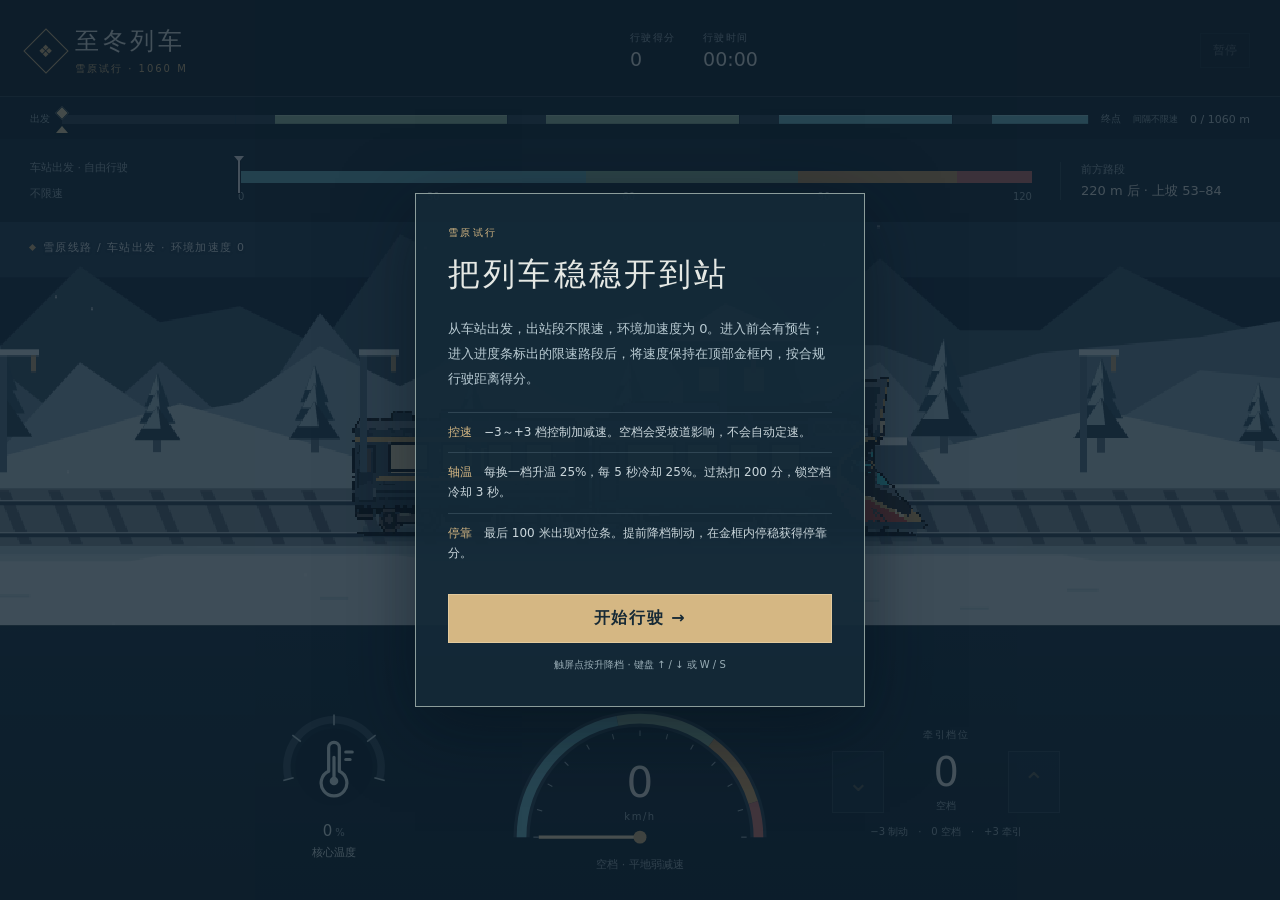
==== v2/index.html @ 53e2810b "update v2/index.html" ====
<!doctype html>
<html lang="zh-CN">
<head>
<meta charset="utf-8">
<meta name="viewport" content="width=device-width,initial-scale=1,viewport-fit=cover">
<meta name="theme-color" content="#142838">
<title>至冬列车 · 雪原试行</title>
<link rel="stylesheet" href="../style.css?v=20261011-4">
<script defer src="../game.js?v=20261011-4"></script>
<script defer src="../scene.js?v=20261011-4"></script>
<script defer src="../app.js?v=20261011-4"></script>
</head>
<body>
<main class="game" id="game">
  <header class="header">
    <div class="brand"><div class="emblem" aria-hidden="true"><span>❖</span></div><div><h1>至冬列车</h1><p class="eyebrow" id="route-length">雪原试行 · 1060 M</p></div></div>
    <div class="top-stats"><div class="stat"><small>行驶得分</small><strong id="score">0</strong></div><div class="stat"><small>行驶时间</small><strong id="time">00:00</strong></div></div>
    <button class="text-button" id="pause" aria-label="暂停行驶" disabled>暂停</button>
  </header>
    <div class="route-footer"><span class="route-start">出发</span><div class="route-line" id="route-line" role="group" aria-label="路段进度：标注限速区间与目标速度"><div class="route-cursor" id="route-cursor"></div></div><span class="route-end">终点</span><span class="route-legend">间隔不限速</span><span class="distance-readout" id="distance">0 / 1060 m</span></div>
  <section class="target-panel" aria-label="目标速度与前方路段">
    <div class="target-caption"><small id="section-name">车站出发 · 自由行驶</small><strong><span id="target-speed">不限速</span> <span id="target-unit" hidden>km/h</span></strong></div>
    <div><div class="speed-track"><div class="target-range" id="target-range" hidden></div><div class="speed-marker" id="speed-marker"></div></div><div class="scale-labels"><span>0</span><span>30</span><span>60</span><span>90</span><span>120</span></div></div>
    <div class="upcoming"><small>前方路段</small><strong id="upcoming">220 m 后 · 上坡</strong></div>
  </section>
  <section class="landscape" aria-label="像素雪原与向右行驶的列车">
    <canvas id="scene" width="960" height="540" aria-label="列车在雪原轨道上向右行驶"></canvas>
    <div class="approach-warning" id="approach-warning" role="status" aria-live="polite" hidden><span>即将进入<span id="approach-word">限速</span>区间，请保持车速</span><small id="approach-distance"></small></div>
    <div class="scene-caption" id="scene-caption">雪原线路 / 车站出发 · 环境加速度 0</div>
    <div class="docking" id="docking"><div class="docking-header"><span>停靠对位</span><span id="dock-distance">距停车点 100 m</span></div><div class="dock-track"><div class="dock-target" style="left:70.37%;width:7.41%"></div><div class="dock-marker" id="dock-marker"></div></div><small>白针是列车 · 金框是停车范围 · 降至负档制动</small></div>
    <div class="notice" id="notice" role="status" aria-live="polite"></div>
  </section>
  <section class="cockpit" aria-label="驾驶仪表与档位操作">
    <div class="section-hint-slot"><span id="section-hint" class="section-hint" role="status" aria-live="polite" hidden></span></div>
    <div class="instruments">
      <div class="heat-panel" id="heat-panel" data-state="normal"><svg class="heat-dial" id="heat-dial" viewBox="0 0 112 108" role="img" aria-label="核心温度 0%，正常"><circle cx="56" cy="56" r="36" fill="rgba(16,36,49,.65)"/><path d="M 13.499 67.388 A 44 44 0 1 1 98.501 67.388" fill="none" stroke="#8ba7b34a" stroke-width="7"/><path id="heat-fill" d="M 13.499 67.388 A 44 44 0 1 1 98.501 67.388" fill="none" stroke="currentColor" stroke-width="7" stroke-dasharray="161.26842288427602" stroke-dashoffset="161.26842288427602"/><g id="heat-ticks"></g><g class="thermometer" fill="none" stroke="currentColor" stroke-width="3" stroke-linecap="round" stroke-linejoin="round"><path d="M 51 60 V 38 A 5 5 0 0 1 61 38 V 60 A 12 12 0 1 1 51 60 Z"/><path d="M 56 47 V 66 M 67 42 H 73 M 67 49 H 71"/><circle cx="56" cy="69" r="4" fill="currentColor" stroke="none"/></g></svg><div class="heat-value"><strong id="heat">0</strong><span>%</span></div><div class="heat-status" id="heat-status">核心温度</div></div>
      <div><div class="dial"><svg viewBox="0 0 260 155" role="img" aria-label="半圆速度表"><path d="M 20 132 A 110 110 0 0 1 240 132" fill="none" stroke="#2e4656" stroke-width="15"/><g id="dial-bands"></g><g id="dial-ticks"></g><line id="needle" x1="130" y1="132" x2="34" y2="132" stroke="#f1dfb8" stroke-width="3"/><circle cx="130" cy="132" r="6" fill="#d5b783"/></svg><div class="dial-value"><span id="speed">0</span><small>km/h</small></div></div><div class="acceleration" id="acceleration">空档 · 平地弱减速</div></div>
      <div><div class="instrument-label" style="text-align:center">牵引档位</div><div class="gear-control"><button id="down" aria-label="降低一档" disabled>⌄</button><div><div class="gear-value" id="gear">0</div><div class="gear-description" id="gear-description">空档</div></div><button id="up" aria-label="升高一档" disabled>⌃</button></div><div class="gear-hint">−3 制动　·　0 空档　·　+3 牵引</div></div>
    </div>
  </section>
  <div class="overlay" id="overlay"><section class="brief" aria-labelledby="brief-title"><div class="kicker" id="brief-kicker">雪原试行</div><h2 id="brief-title">把列车稳稳开到站</h2><div id="intro"><p>从车站出发，出站段不限速，环境加速度为 0。进入前会有预告；进入进度条标出的限速路段后，将速度保持在顶部金框内，按合规行驶距离得分。</p><ul><li><b>控速</b>　−3～+3 档控制加减速。空档会受坡道影响，不会自动定速。</li><li><b>轴温</b>　每换一档升温 25%，每 5 秒冷却 25%。过热扣 200 分，锁空档冷却 3 秒。</li><li><b>停靠</b>　最后 100 米出现对位条。提前降档制动，在金框内停稳获得停靠分。</li></ul></div><div id="results" hidden></div><button class="primary" id="start">开始行驶 →</button><p class="footnote" id="brief-footnote">触屏点按升降档 · 键盘 ↑ / ↓ 或 W / S</p></section></div>
</main>
<img id="train-art" width="240" height="66" src="[data-uri]" hidden alt="定稿列车像素素材">
</body>
</html>
---- style.css ----
:root{color-scheme:dark;--ink:#e5e8e4;--muted:#99adb6;--gold:#d5b783;--line:#647d8b55;--cyan:#74bec9;--green:#98bfa4;--orange:#d9a76a;--red:#d97b72}
*{box-sizing:border-box}body{margin:0;background:#0e1c29;color:var(--ink);font-family:system-ui,"Noto Sans CJK SC",sans-serif}button{font:inherit;color:inherit;cursor:pointer;touch-action:manipulation}button:focus-visible{outline:2px solid var(--gold);outline-offset:4px}button:disabled{opacity:.35;cursor:default}button:active:not(:disabled){transform:translateY(2px)}
.game{height:100svh;min-height:650px;max-width:1440px;margin:auto;display:flex;flex-direction:column;position:relative;overflow:hidden;background:#142838}
.header{padding:20px 30px 14px;display:flex;align-items:center;justify-content:space-between;gap:20px;border-bottom:1px solid var(--line);background:#132330}.brand{display:flex;gap:13px;align-items:center}.emblem{width:32px;height:32px;border:1px solid var(--gold);transform:rotate(45deg);display:grid;place-items:center}.emblem span{transform:rotate(-45deg);font-size:17px;color:var(--gold)}h1{margin:0;font-family:serif;font-size:24px;font-weight:500;letter-spacing:.15em}.eyebrow{font-size:10px;letter-spacing:.2em;color:var(--gold);margin:5px 0 0}.top-stats{display:flex;gap:28px}.stat{display:grid;gap:3px}.stat small{font-size:10px;color:var(--muted);letter-spacing:.13em}.stat strong{font-size:19px;font-weight:500;font-variant-numeric:tabular-nums}.text-button{border:1px solid var(--line);background:transparent;padding:8px 12px;font-size:12px}
.target-panel{padding:15px 30px 13px;background:#172d3d;display:grid;grid-template-columns:180px 1fr 190px;gap:28px;align-items:center}.target-caption small,.upcoming small{color:var(--muted);font-size:11px;display:block}.target-caption strong{font-size:19px;font-weight:500;display:block;margin-top:4px}.target-caption strong span{font-size:11px;color:var(--muted)}.speed-track{height:12px;position:relative;margin:12px 0 8px;background:linear-gradient(90deg,var(--cyan) 0 43.888%,var(--green) 43.888% 70.555%,var(--orange) 70.555% 90.555%,var(--red) 90.555% 100%);opacity:.9}.target-range{position:absolute;top:-5px;bottom:-5px;border:2px solid #f4e6c9;background:#ffffff17}.speed-marker{position:absolute;top:-11px;width:2px;height:33px;background:#fff;box-shadow:0 0 0 1px #152330}.speed-marker:before{content:"";position:absolute;top:-4px;left:-4px;border-left:5px solid transparent;border-right:5px solid transparent;border-top:6px solid #fff}.scale-labels{display:flex;justify-content:space-between;font-size:10px;color:var(--muted)}.upcoming{border-left:1px solid var(--line);padding-left:20px}.upcoming strong{font-size:13px;font-weight:400;display:block;margin-top:5px}
.landscape{flex:1;position:relative;min-height:190px;overflow:hidden;background:#274052}.landscape canvas{width:100%;height:100%;object-fit:cover;image-rendering:pixelated}.scene-caption{position:absolute;top:18px;left:30px;display:flex;align-items:center;gap:8px;color:#e2ebed;font-size:11px;letter-spacing:.12em;text-shadow:0 1px 2px #183044}.scene-caption:before{content:"";width:5px;height:5px;background:var(--gold);transform:rotate(45deg)}.notice{position:absolute;bottom:16px;left:50%;transform:translateX(-50%);padding:9px 16px;background:#132838ed;border:1px solid var(--line);color:#e9d4ae;font-size:12px;max-width:90%;text-align:center;white-space:normal}.notice:empty{display:none}
.cockpit{background:#142633;border-top:2px solid #7e8c8f;padding:15px 30px 21px;position:relative}.instruments{display:grid;grid-template-columns:1fr 1.25fr 1fr;gap:25px;align-items:center;max-width:840px;margin:auto}.heat-panel{max-width:200px}.instrument-label{font-size:10px;color:var(--muted);letter-spacing:.16em;margin-bottom:9px}.heat-value{display:flex;align-items:baseline;gap:6px;margin-bottom:12px;font-variant-numeric:tabular-nums}.heat-value strong{font-size:29px;font-weight:400}.heat-value span{font-size:12px;color:var(--muted)}.heat-track{display:flex;gap:5px;height:10px}.heat-cell{flex:1;background:#294252;position:relative;overflow:hidden}.heat-cell span{display:block;height:100%;width:0;background:var(--gold)}.heat-status{font-size:11px;color:var(--muted);margin-top:9px;min-height:15px}.dial{position:relative;text-align:center;width:100%;max-width:280px;margin:auto}.dial svg{width:100%;display:block;overflow:visible}.dial-value{position:absolute;inset:40% 0 auto;font-size:42px;font-weight:400;line-height:1;font-variant-numeric:tabular-nums}.dial-value small{display:block;font-size:10px;color:var(--muted);letter-spacing:.15em;margin-top:8px}.acceleration{font-size:11px;color:var(--muted);margin-top:-5px;text-align:center;min-height:15px}.gear-control{display:grid;grid-template-columns:52px 1fr 52px;align-items:center;gap:8px;text-align:center}.gear-control button{height:62px;background:#203b4e;border:1px solid #62798a;color:var(--gold);font-size:26px}.gear-value{font-size:40px;font-weight:400;line-height:1;font-variant-numeric:tabular-nums}.gear-description{font-size:10px;color:var(--muted);margin-top:7px;min-height:14px}.gear-hint{font-size:10px;color:var(--muted);text-align:center;margin-top:12px}.route-footer{display:flex;align-items:center;gap:14px;padding-top:16px;border-top:1px solid var(--line);margin-top:15px}.route-start,.route-end{font-size:10px;color:var(--muted);white-space:nowrap}.route-line{display:flex;flex:1;position:relative;gap:3px;height:5px}.route-segment{background:#3c5464}.route-cursor{position:absolute;width:8px;height:8px;background:var(--gold);top:-2px;transform:translateX(-50%) rotate(45deg)}.distance-readout{font-size:11px;color:#c2ced3;font-variant-numeric:tabular-nums;white-space:nowrap}
.docking{position:absolute;left:50%;bottom:58px;transform:translateX(-50%);width:min(440px,88%);background:#132838ed;padding:14px 20px;border:1px solid var(--gold);display:none}.docking.visible{display:block}.docking-header{display:flex;justify-content:space-between;font-size:12px;margin-bottom:18px}.dock-track{height:6px;background:#4d6475;position:relative;margin-bottom:12px}.dock-target{position:absolute;left:65%;width:6.5%;height:20px;top:-7px;background:#d5b78355;border:1px solid var(--gold)}.dock-marker{position:absolute;top:-9px;width:3px;height:24px;background:#fff}.docking small{color:var(--muted);font-size:10px}.overlay{position:absolute;inset:0;display:grid;place-items:center;padding:24px;background:#0b1b29bd;z-index:5}.overlay[hidden]{display:none}.brief{max-width:450px;width:100%;border:1px solid #8c9d9b;background:#142938f5;padding:32px;box-shadow:0 20px 70px #04101980}.brief .kicker{font-size:10px;letter-spacing:.23em;color:var(--gold)}.brief h2{font-family:serif;font-weight:400;font-size:32px;margin:13px 0 20px;letter-spacing:.1em}.brief p{font-size:13px;line-height:1.9;color:#b9cbd3}.brief ul{list-style:none;padding:0;margin:20px 0}.brief li{padding:10px 0;border-top:1px solid var(--line);font-size:12px;line-height:1.65;color:#cad6db}.brief li b{color:var(--gold);font-weight:500}.primary{width:100%;padding:13px;background:var(--gold);border:1px solid #e3ca9d;color:#172a36;font-weight:600;letter-spacing:.1em}.brief .footnote{font-size:10px;color:var(--muted);margin:12px 0 0;text-align:center}.results{display:grid;grid-template-columns:1fr 1fr;gap:15px;border-top:1px solid var(--line);padding:20px 0}.results small{display:block;font-size:11px;color:var(--muted)}.results strong{display:block;font-size:23px;font-weight:400;margin-top:7px}.overheated .target-panel{box-shadow:inset 0 -2px var(--red)}.overheated .heat-cell span{background:var(--red)}.overheated .heat-status{color:var(--red)}
@media(min-width:1000px){.game{max-height:1000px}.landscape{min-height:300px}.cockpit{padding-top:25px;padding-bottom:28px}.instruments{gap:50px}.header{padding-top:25px;padding-bottom:20px}.target-panel{padding-top:20px;padding-bottom:20px}}
@media(max-width:600px){.game{min-height:580px}.header{padding:14px 16px;gap:12px}h1{font-size:19px}.emblem{width:25px;height:25px}.brand{gap:11px}.eyebrow{font-size:8px}.top-stats{gap:14px}.stat strong{font-size:16px}.stat small{font-size:9px}.text-button{font-size:10px;padding:7px}.target-panel{padding:13px 16px 12px;grid-template-columns:1fr;gap:8px}.target-caption{display:flex;align-items:center;justify-content:space-between}.target-caption strong{font-size:16px;margin:0}.speed-track{margin-top:9px}.upcoming{border:0;padding:0;display:flex;justify-content:space-between}.upcoming strong{margin:0;font-size:11px}.upcoming small{font-size:10px}.scene-caption{left:16px;top:13px;font-size:10px}.cockpit{padding:14px 16px 18px}.instruments{gap:11px;grid-template-columns:.8fr 1.1fr 1fr}.instrument-label{font-size:9px;letter-spacing:.08em}.heat-value strong{font-size:24px}.heat-value{margin-bottom:10px}.heat-status{font-size:9px}.heat-track{gap:3px;height:8px}.dial-value{font-size:32px}.dial-value small{font-size:8px;margin-top:5px}.gear-control{grid-template-columns:34px 1fr 34px;gap:3px}.gear-control button{height:54px;font-size:22px}.gear-value{font-size:29px}.gear-description,.gear-hint{font-size:9px}.gear-hint{margin-top:8px}.acceleration{font-size:9px;margin-top:0}.route-footer{gap:8px;margin-top:15px;padding-top:12px}.distance-readout{font-size:10px}.route-start,.route-end{font-size:9px}.brief{padding:25px}.brief h2{font-size:28px}.docking{bottom:54px}}
@media(max-height:650px) and (min-width:650px){.game{height:auto;min-height:100svh}.landscape{flex:none;height:290px}.header{padding:10px 25px}.target-panel{padding:10px 25px}.cockpit{padding:12px 25px}.dial{max-width:200px}.dial-value{font-size:30px}}
@media(prefers-reduced-motion:reduce){button:active:not(:disabled){transform:none}}

/* Route geometry represents absolute distance; labels show where speed restrictions begin/end. */
.route-line{height:22px;display:block;gap:0;background:#263d4d;overflow:visible}
.route-segment{position:absolute;top:0;height:22px;border-right:2px solid #142633;background:var(--segment-color);color:#152a36;display:flex;align-items:center;justify-content:center;font-size:9px;font-variant-numeric:tabular-nums}
.route-segment.unlimited{background:#3a5264;color:#d5e0e4}
.route-segment.limited{border-top:2px solid #e8e6c7}
.route-cursor{top:-6px;height:34px;width:2px;transform:translateX(-50%);z-index:2;background:#fff;box-shadow:0 0 0 1px #142633}
.route-cursor:before{content:"";position:absolute;left:-4px;top:-4px;border-left:5px solid transparent;border-right:5px solid transparent;border-top:6px solid #fff}
.landscape canvas{position:absolute;inset:0;object-fit:fill}
@media(max-width:600px){.route-footer{flex-wrap:wrap;row-gap:9px}.route-line{flex:1;min-width:220px}.distance-readout{width:100%;text-align:right}.route-segment{font-size:8px}.route-start,.route-end{font-size:9px}}

.section-hint-slot{height:30px;text-align:center;margin-bottom:9px}
.section-hint{display:inline-block;border:1px solid var(--hint-color);border-left:4px solid var(--hint-color);color:var(--hint-color);background:#10222e;padding:6px 12px;font-size:11px;line-height:16px;letter-spacing:.03em;max-width:100%}
.section-hint[hidden]{display:none}
.route-segment.transition{border:0;background:repeating-linear-gradient(135deg,#3d5262 0 3px,#263d4d 3px 6px)}
.route-segment.current{outline:1px solid #fff;outline-offset:-2px}
.route-legend{font-size:9px;color:var(--muted);white-space:nowrap}
@media(max-width:600px){.route-legend{flex:1}.distance-readout{width:auto}.section-hint{font-size:10px}}

/* Reference HUD: slim route at top, approach notice, 210-degree temperature dial. */
.route-footer{margin:0;padding:15px 30px 13px;border-top:0;background:#122735;order:0;gap:12px}
.route-line{height:9px;background:#60788966;overflow:visible}
.route-segment{height:9px;top:0;border:0;border-right:1px solid #20394a;background:var(--segment-color)}
.route-segment span{display:none}
.route-segment.unlimited{background:transparent}
.route-segment.transition{background:transparent}
.route-segment.limited{border-top:0;box-shadow:inset 0 1px #ffffff40,inset 0 -1px #00000020}
.route-segment.current{outline:0;filter:brightness(1.2)}
.route-cursor{width:0;height:0;top:11px;background:transparent;box-shadow:none;transform:translateX(-50%)}
.route-cursor:before{top:0;left:-6px;border:0;border-left:6px solid transparent;border-right:6px solid transparent;border-bottom:7px solid #e8d6a9;filter:drop-shadow(0 1px 1px #102431)}
.route-cursor:after{content:"";position:absolute;top:-18px;left:-5px;width:8px;height:8px;background:#e8d6a9;transform:rotate(45deg);border:1px solid #1b3445}
.route-legend{font-size:9px}
.approach-warning{position:absolute;top:54px;left:0;right:0;z-index:2;min-height:44px;display:flex;align-items:center;justify-content:center;gap:16px;padding:10px 20px;background:linear-gradient(90deg,#10283700,#153548c9 20% 80%,#10283700);text-align:center;font-size:14px;color:#e5eef0;text-shadow:0 1px 2px #203e50}
.approach-warning[hidden]{display:none}.approach-warning small{font-size:11px;color:#d1e0e6}.approach-warning #approach-word{font-weight:600}
.section-hint-slot{height:30px;margin-bottom:14px}.section-hint{min-width:260px;border:0;border-radius:0;border-left:0;background:linear-gradient(90deg,transparent,var(--hint-color) 35% 65%,transparent);color:#f2faf5;padding:7px 20px;font-size:12px;text-shadow:0 1px 3px #13312a;position:relative;isolation:isolate}
.section-hint:before{content:"";position:absolute;inset:0;background:#15334266;z-index:-1}
.cockpit{background:linear-gradient(#173142e8,#122632);border-top:1px solid #91a6af55}
.heat-panel{display:flex;flex-direction:column;align-items:center;color:#dcebea;max-width:none;--heat-tone:#dcebea}.heat-dial{display:block;width:100%;max-width:120px;color:var(--heat-tone);overflow:visible}.heat-panel[data-state="warning"]{--heat-tone:#dea778}.heat-panel[data-state="overheated"]{--heat-tone:#dd786b}.heat-value{gap:3px;margin:0}.heat-value strong{font-size:15px}.heat-value span{font-size:10px}.heat-status{margin-top:5px;min-height:15px;text-align:center;color:var(--heat-tone)}
@media(max-width:600px){.route-footer{padding:13px 16px 12px;gap:8px;row-gap:7px}.route-line{min-width:210px}.route-legend{flex:1;font-size:8px}.distance-readout{font-size:9px}.approach-warning{top:40px;flex-direction:column;gap:3px;min-height:53px;padding:8px 12px;font-size:12px}.approach-warning small{font-size:10px}.heat-dial{max-width:94px}.heat-value strong{font-size:13px}.heat-status{font-size:9px}.section-hint{min-width:220px;font-size:11px}.section-hint-slot{margin-bottom:11px}}
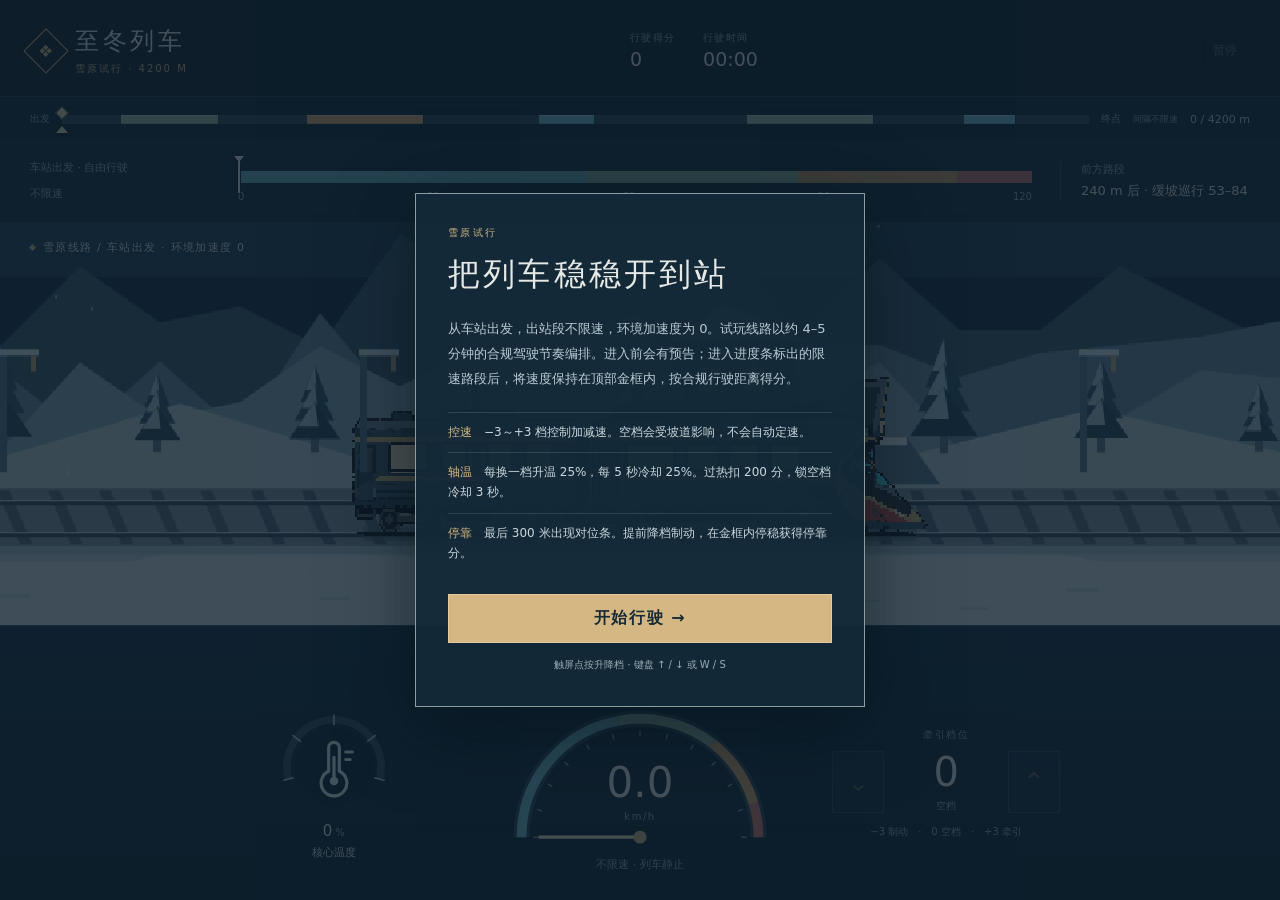
==== commit db06e9d0: "update v2/index.html" ====
--- a/v2/index.html
+++ b/v2/index.html
@@ -5,40 +5,40 @@
 <meta name="viewport" content="width=device-width,initial-scale=1,viewport-fit=cover">
 <meta name="theme-color" content="#142838">
 <title>至冬列车 · 雪原试行</title>
-<link rel="stylesheet" href="../style.css?v=20261011-4">
-<script defer src="../game.js?v=20261011-4"></script>
-<script defer src="../scene.js?v=20261011-4"></script>
-<script defer src="../app.js?v=20261011-4"></script>
+<link rel="stylesheet" href="../style.css?v=20261011-9">
+<script defer src="../game.js?v=20261011-9"></script>
+<script defer src="../scene.js?v=20261011-9"></script>
+<script defer src="../app.js?v=20261011-9"></script>
 </head>
 <body>
 <main class="game" id="game">
   <header class="header">
-    <div class="brand"><div class="emblem" aria-hidden="true"><span>❖</span></div><div><h1>至冬列车</h1><p class="eyebrow" id="route-length">雪原试行 · 1060 M</p></div></div>
+    <div class="brand"><div class="emblem" aria-hidden="true"><span>❖</span></div><div><h1>至冬列车</h1><p class="eyebrow" id="route-length">雪原试行 · 4200 M</p></div></div>
     <div class="top-stats"><div class="stat"><small>行驶得分</small><strong id="score">0</strong></div><div class="stat"><small>行驶时间</small><strong id="time">00:00</strong></div></div>
     <button class="text-button" id="pause" aria-label="暂停行驶" disabled>暂停</button>
   </header>
-    <div class="route-footer"><span class="route-start">出发</span><div class="route-line" id="route-line" role="group" aria-label="路段进度：标注限速区间与目标速度"><div class="route-cursor" id="route-cursor"></div></div><span class="route-end">终点</span><span class="route-legend">间隔不限速</span><span class="distance-readout" id="distance">0 / 1060 m</span></div>
+    <div class="route-footer"><span class="route-start">出发</span><div class="route-line" id="route-line" role="group" aria-label="路段进度：标注限速区间与目标速度"><div class="route-cursor" id="route-cursor"></div></div><span class="route-end">终点</span><span class="route-legend">间隔不限速</span><span class="distance-readout" id="distance">0 / 4200 m</span></div>
   <section class="target-panel" aria-label="目标速度与前方路段">
     <div class="target-caption"><small id="section-name">车站出发 · 自由行驶</small><strong><span id="target-speed">不限速</span> <span id="target-unit" hidden>km/h</span></strong></div>
     <div><div class="speed-track"><div class="target-range" id="target-range" hidden></div><div class="speed-marker" id="speed-marker"></div></div><div class="scale-labels"><span>0</span><span>30</span><span>60</span><span>90</span><span>120</span></div></div>
-    <div class="upcoming"><small>前方路段</small><strong id="upcoming">220 m 后 · 上坡</strong></div>
+    <div class="upcoming"><small>前方路段</small><strong id="upcoming">240 m 后 · 缓坡巡行</strong></div>
   </section>
   <section class="landscape" aria-label="像素雪原与向右行驶的列车">
     <canvas id="scene" width="960" height="540" aria-label="列车在雪原轨道上向右行驶"></canvas>
-    <div class="approach-warning" id="approach-warning" role="status" aria-live="polite" hidden><span>即将进入<span id="approach-word">限速</span>区间，请保持车速</span><small id="approach-distance"></small></div>
+    <div class="approach-warning" id="approach-warning" role="status" aria-live="polite" hidden><span>即将进入<span id="approach-word">限速</span>区间，请提前调整车速</span><small id="approach-distance"></small></div>
     <div class="scene-caption" id="scene-caption">雪原线路 / 车站出发 · 环境加速度 0</div>
-    <div class="docking" id="docking"><div class="docking-header"><span>停靠对位</span><span id="dock-distance">距停车点 100 m</span></div><div class="dock-track"><div class="dock-target" style="left:70.37%;width:7.41%"></div><div class="dock-marker" id="dock-marker"></div></div><small>白针是列车 · 金框是停车范围 · 降至负档制动</small></div>
+    <div class="docking" id="docking"><div class="docking-header"><span>停靠对位</span><span id="dock-distance">距停车点 300 m</span></div><div class="dock-track"><div class="dock-target" style="left:70.37%;width:7.41%"></div><div class="dock-marker" id="dock-marker"></div></div><small>白针是列车 · 金框是停车范围 · 降至负档制动</small></div>
     <div class="notice" id="notice" role="status" aria-live="polite"></div>
   </section>
   <section class="cockpit" aria-label="驾驶仪表与档位操作">
     <div class="section-hint-slot"><span id="section-hint" class="section-hint" role="status" aria-live="polite" hidden></span></div>
     <div class="instruments">
       <div class="heat-panel" id="heat-panel" data-state="normal"><svg class="heat-dial" id="heat-dial" viewBox="0 0 112 108" role="img" aria-label="核心温度 0%，正常"><circle cx="56" cy="56" r="36" fill="rgba(16,36,49,.65)"/><path d="M 13.499 67.388 A 44 44 0 1 1 98.501 67.388" fill="none" stroke="#8ba7b34a" stroke-width="7"/><path id="heat-fill" d="M 13.499 67.388 A 44 44 0 1 1 98.501 67.388" fill="none" stroke="currentColor" stroke-width="7" stroke-dasharray="161.26842288427602" stroke-dashoffset="161.26842288427602"/><g id="heat-ticks"></g><g class="thermometer" fill="none" stroke="currentColor" stroke-width="3" stroke-linecap="round" stroke-linejoin="round"><path d="M 51 60 V 38 A 5 5 0 0 1 61 38 V 60 A 12 12 0 1 1 51 60 Z"/><path d="M 56 47 V 66 M 67 42 H 73 M 67 49 H 71"/><circle cx="56" cy="69" r="4" fill="currentColor" stroke="none"/></g></svg><div class="heat-value"><strong id="heat">0</strong><span>%</span></div><div class="heat-status" id="heat-status">核心温度</div></div>
-      <div><div class="dial"><svg viewBox="0 0 260 155" role="img" aria-label="半圆速度表"><path d="M 20 132 A 110 110 0 0 1 240 132" fill="none" stroke="#2e4656" stroke-width="15"/><g id="dial-bands"></g><g id="dial-ticks"></g><line id="needle" x1="130" y1="132" x2="34" y2="132" stroke="#f1dfb8" stroke-width="3"/><circle cx="130" cy="132" r="6" fill="#d5b783"/></svg><div class="dial-value"><span id="speed">0</span><small>km/h</small></div></div><div class="acceleration" id="acceleration">空档 · 平地弱减速</div></div>
+      <div><div class="dial"><svg viewBox="0 0 260 155" role="img" aria-label="半圆速度表"><path d="M 20 132 A 110 110 0 0 1 240 132" fill="none" stroke="#2e4656" stroke-width="15"/><g id="dial-bands"></g><g id="dial-ticks"></g><line id="needle" x1="130" y1="132" x2="34" y2="132" stroke="#f1dfb8" stroke-width="3"/><circle cx="130" cy="132" r="6" fill="#d5b783"/></svg><div class="dial-value"><span id="speed">0.0</span><small>km/h</small></div></div><div class="acceleration" id="acceleration">空档 · 平地弱减速</div></div>
       <div><div class="instrument-label" style="text-align:center">牵引档位</div><div class="gear-control"><button id="down" aria-label="降低一档" disabled>⌄</button><div><div class="gear-value" id="gear">0</div><div class="gear-description" id="gear-description">空档</div></div><button id="up" aria-label="升高一档" disabled>⌃</button></div><div class="gear-hint">−3 制动　·　0 空档　·　+3 牵引</div></div>
     </div>
   </section>
-  <div class="overlay" id="overlay"><section class="brief" aria-labelledby="brief-title"><div class="kicker" id="brief-kicker">雪原试行</div><h2 id="brief-title">把列车稳稳开到站</h2><div id="intro"><p>从车站出发，出站段不限速，环境加速度为 0。进入前会有预告；进入进度条标出的限速路段后，将速度保持在顶部金框内，按合规行驶距离得分。</p><ul><li><b>控速</b>　−3～+3 档控制加减速。空档会受坡道影响，不会自动定速。</li><li><b>轴温</b>　每换一档升温 25%，每 5 秒冷却 25%。过热扣 200 分，锁空档冷却 3 秒。</li><li><b>停靠</b>　最后 100 米出现对位条。提前降档制动，在金框内停稳获得停靠分。</li></ul></div><div id="results" hidden></div><button class="primary" id="start">开始行驶 →</button><p class="footnote" id="brief-footnote">触屏点按升降档 · 键盘 ↑ / ↓ 或 W / S</p></section></div>
+  <div class="overlay" id="overlay"><section class="brief" aria-labelledby="brief-title"><div class="kicker" id="brief-kicker">雪原试行</div><h2 id="brief-title">把列车稳稳开到站</h2><div id="intro"><p>从车站出发，出站段不限速，环境加速度为 0。试玩线路以约 4–5 分钟的合规驾驶节奏编排。进入前会有预告；进入进度条标出的限速路段后，将速度保持在顶部金框内，按合规行驶距离得分。</p><ul><li><b>控速</b>　−3～+3 档控制加减速。空档会受坡道影响，不会自动定速。</li><li><b>轴温</b>　每换一档升温 25%，每 5 秒冷却 25%。过热扣 200 分，锁空档冷却 3 秒。</li><li><b>停靠</b>　最后 300 米出现对位条。提前降档制动，在金框内停稳获得停靠分。</li></ul></div><div id="results" hidden></div><button class="primary" id="start">开始行驶 →</button><p class="footnote" id="brief-footnote">触屏点按升降档 · 键盘 ↑ / ↓ 或 W / S</p></section></div>
 </main>
 <img id="train-art" width="240" height="66" src="[data-uri]" hidden alt="定稿列车像素素材">
 </body>
--- a/style.css
+++ b/style.css
@@ -38,6 +38,7 @@
 .route-segment.transition{background:transparent}
 .route-segment.limited{border-top:0;box-shadow:inset 0 1px #ffffff40,inset 0 -1px #00000020}
 .route-segment.current{outline:0;filter:brightness(1.2)}
+.route-line:after{content:"";position:absolute;left:0;top:0;height:9px;width:var(--route-progress,0%);background:#d5b783;pointer-events:none;z-index:1}
 .route-cursor{width:0;height:0;top:11px;background:transparent;box-shadow:none;transform:translateX(-50%)}
 .route-cursor:before{top:0;left:-6px;border:0;border-left:6px solid transparent;border-right:6px solid transparent;border-bottom:7px solid #e8d6a9;filter:drop-shadow(0 1px 1px #102431)}
 .route-cursor:after{content:"";position:absolute;top:-18px;left:-5px;width:8px;height:8px;background:#e8d6a9;transform:rotate(45deg);border:1px solid #1b3445}
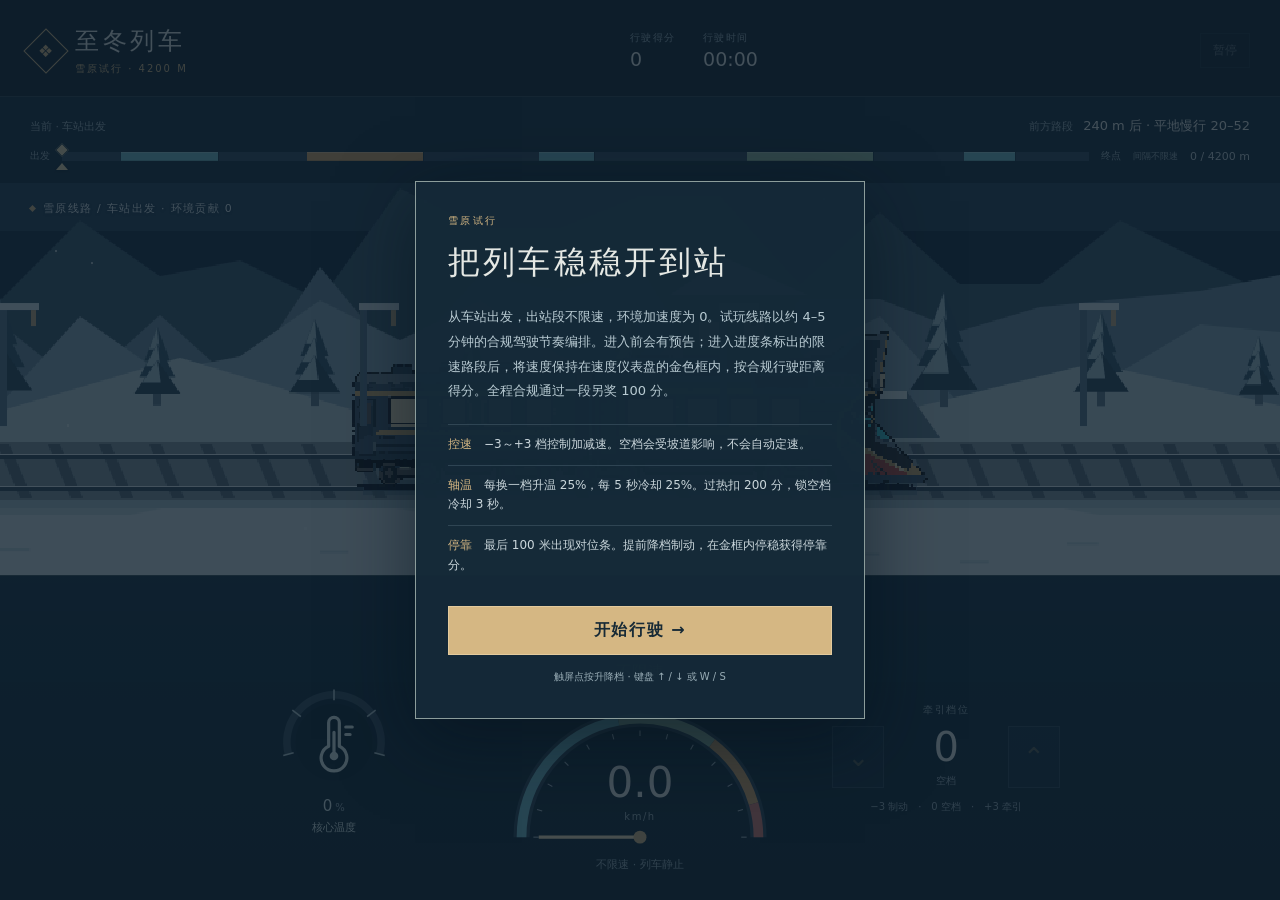
==== commit a2f0026b: "update v2/index.html" ====
--- a/v2/index.html
+++ b/v2/index.html
@@ -5,10 +5,10 @@
 <meta name="viewport" content="width=device-width,initial-scale=1,viewport-fit=cover">
 <meta name="theme-color" content="#142838">
 <title>至冬列车 · 雪原试行</title>
-<link rel="stylesheet" href="../style.css?v=20261011-9">
-<script defer src="../game.js?v=20261011-9"></script>
-<script defer src="../scene.js?v=20261011-9"></script>
-<script defer src="../app.js?v=20261011-9"></script>
+<link rel="stylesheet" href="../style.css?v=20261011-14">
+<script defer src="../game.js?v=20261011-14"></script>
+<script defer src="../scene.js?v=20261011-14"></script>
+<script defer src="../app.js?v=20261011-14"></script>
 </head>
 <body>
 <main class="game" id="game">
@@ -17,28 +17,26 @@
     <div class="top-stats"><div class="stat"><small>行驶得分</small><strong id="score">0</strong></div><div class="stat"><small>行驶时间</small><strong id="time">00:00</strong></div></div>
     <button class="text-button" id="pause" aria-label="暂停行驶" disabled>暂停</button>
   </header>
+  <section class="route-panel" aria-label="路线进度与前方路段">
+    <div class="route-meta"><small id="section-name">车站出发</small><div class="upcoming"><small>前方路段</small><strong id="upcoming">240 m 后 · 平地慢行</strong></div></div>
     <div class="route-footer"><span class="route-start">出发</span><div class="route-line" id="route-line" role="group" aria-label="路段进度：标注限速区间与目标速度"><div class="route-cursor" id="route-cursor"></div></div><span class="route-end">终点</span><span class="route-legend">间隔不限速</span><span class="distance-readout" id="distance">0 / 4200 m</span></div>
-  <section class="target-panel" aria-label="目标速度与前方路段">
-    <div class="target-caption"><small id="section-name">车站出发 · 自由行驶</small><strong><span id="target-speed">不限速</span> <span id="target-unit" hidden>km/h</span></strong></div>
-    <div><div class="speed-track"><div class="target-range" id="target-range" hidden></div><div class="speed-marker" id="speed-marker"></div></div><div class="scale-labels"><span>0</span><span>30</span><span>60</span><span>90</span><span>120</span></div></div>
-    <div class="upcoming"><small>前方路段</small><strong id="upcoming">240 m 后 · 缓坡巡行</strong></div>
   </section>
   <section class="landscape" aria-label="像素雪原与向右行驶的列车">
     <canvas id="scene" width="960" height="540" aria-label="列车在雪原轨道上向右行驶"></canvas>
     <div class="approach-warning" id="approach-warning" role="status" aria-live="polite" hidden><span>即将进入<span id="approach-word">限速</span>区间，请提前调整车速</span><small id="approach-distance"></small></div>
     <div class="scene-caption" id="scene-caption">雪原线路 / 车站出发 · 环境加速度 0</div>
-    <div class="docking" id="docking"><div class="docking-header"><span>停靠对位</span><span id="dock-distance">距停车点 300 m</span></div><div class="dock-track"><div class="dock-target" style="left:70.37%;width:7.41%"></div><div class="dock-marker" id="dock-marker"></div></div><small>白针是列车 · 金框是停车范围 · 降至负档制动</small></div>
+    <div class="docking" id="docking"><div class="docking-header"><span>停靠对位</span><span id="dock-distance">距停车点 100 m</span></div><div class="dock-track"><div class="dock-target" style="left:70.37%;width:7.41%"></div><div class="dock-marker" id="dock-marker"></div></div><small>白针是列车 · 金框是停车范围 · 降至负档制动</small></div>
     <div class="notice" id="notice" role="status" aria-live="polite"></div>
   </section>
   <section class="cockpit" aria-label="驾驶仪表与档位操作">
     <div class="section-hint-slot"><span id="section-hint" class="section-hint" role="status" aria-live="polite" hidden></span></div>
     <div class="instruments">
       <div class="heat-panel" id="heat-panel" data-state="normal"><svg class="heat-dial" id="heat-dial" viewBox="0 0 112 108" role="img" aria-label="核心温度 0%，正常"><circle cx="56" cy="56" r="36" fill="rgba(16,36,49,.65)"/><path d="M 13.499 67.388 A 44 44 0 1 1 98.501 67.388" fill="none" stroke="#8ba7b34a" stroke-width="7"/><path id="heat-fill" d="M 13.499 67.388 A 44 44 0 1 1 98.501 67.388" fill="none" stroke="currentColor" stroke-width="7" stroke-dasharray="161.26842288427602" stroke-dashoffset="161.26842288427602"/><g id="heat-ticks"></g><g class="thermometer" fill="none" stroke="currentColor" stroke-width="3" stroke-linecap="round" stroke-linejoin="round"><path d="M 51 60 V 38 A 5 5 0 0 1 61 38 V 60 A 12 12 0 1 1 51 60 Z"/><path d="M 56 47 V 66 M 67 42 H 73 M 67 49 H 71"/><circle cx="56" cy="69" r="4" fill="currentColor" stroke="none"/></g></svg><div class="heat-value"><strong id="heat">0</strong><span>%</span></div><div class="heat-status" id="heat-status">核心温度</div></div>
-      <div><div class="dial"><svg viewBox="0 0 260 155" role="img" aria-label="半圆速度表"><path d="M 20 132 A 110 110 0 0 1 240 132" fill="none" stroke="#2e4656" stroke-width="15"/><g id="dial-bands"></g><g id="dial-ticks"></g><line id="needle" x1="130" y1="132" x2="34" y2="132" stroke="#f1dfb8" stroke-width="3"/><circle cx="130" cy="132" r="6" fill="#d5b783"/></svg><div class="dial-value"><span id="speed">0.0</span><small>km/h</small></div></div><div class="acceleration" id="acceleration">空档 · 平地弱减速</div></div>
+      <div class="speed-instrument"><div class="target-caption dial-target"><small>目标速度</small><strong><span id="target-speed">不限速</span> <span id="target-unit" hidden>km/h</span></strong></div><div class="dial"><svg id="speed-dial" viewBox="0 0 260 155" role="img" aria-label="半圆速度表"><path d="M 20 132 A 110 110 0 0 1 240 132" fill="none" stroke="#2e4656" stroke-width="15"/><g id="dial-bands"></g><path id="target-range" class="dial-target-range" hidden/><g id="dial-ticks"></g><line id="needle" x1="130" y1="132" x2="34" y2="132" stroke="#f1dfb8" stroke-width="3"/><circle cx="130" cy="132" r="6" fill="#d5b783"/></svg><div class="dial-value"><span id="speed">0.0</span><small>km/h</small></div></div><div class="acceleration" id="acceleration">空档 · 平地弱减速</div></div>
       <div><div class="instrument-label" style="text-align:center">牵引档位</div><div class="gear-control"><button id="down" aria-label="降低一档" disabled>⌄</button><div><div class="gear-value" id="gear">0</div><div class="gear-description" id="gear-description">空档</div></div><button id="up" aria-label="升高一档" disabled>⌃</button></div><div class="gear-hint">−3 制动　·　0 空档　·　+3 牵引</div></div>
     </div>
   </section>
-  <div class="overlay" id="overlay"><section class="brief" aria-labelledby="brief-title"><div class="kicker" id="brief-kicker">雪原试行</div><h2 id="brief-title">把列车稳稳开到站</h2><div id="intro"><p>从车站出发，出站段不限速，环境加速度为 0。试玩线路以约 4–5 分钟的合规驾驶节奏编排。进入前会有预告；进入进度条标出的限速路段后，将速度保持在顶部金框内，按合规行驶距离得分。</p><ul><li><b>控速</b>　−3～+3 档控制加减速。空档会受坡道影响，不会自动定速。</li><li><b>轴温</b>　每换一档升温 25%，每 5 秒冷却 25%。过热扣 200 分，锁空档冷却 3 秒。</li><li><b>停靠</b>　最后 300 米出现对位条。提前降档制动，在金框内停稳获得停靠分。</li></ul></div><div id="results" hidden></div><button class="primary" id="start">开始行驶 →</button><p class="footnote" id="brief-footnote">触屏点按升降档 · 键盘 ↑ / ↓ 或 W / S</p></section></div>
+  <div class="overlay" id="overlay"><section class="brief" aria-labelledby="brief-title"><div class="kicker" id="brief-kicker">雪原试行</div><h2 id="brief-title">把列车稳稳开到站</h2><div id="intro"><p>从车站出发，出站段不限速，环境加速度为 0。试玩线路以约 4–5 分钟的合规驾驶节奏编排。进入前会有预告；进入进度条标出的限速路段后，将速度保持在速度仪表盘的金色框内，按合规行驶距离得分。全程合规通过一段另奖 100 分。</p><ul><li><b>控速</b>　−3～+3 档控制加减速。空档会受坡道影响，不会自动定速。</li><li><b>轴温</b>　每换一档升温 25%，每 5 秒冷却 25%。过热扣 200 分，锁空档冷却 3 秒。</li><li><b>停靠</b>　最后 100 米出现对位条。提前降档制动，在金框内停稳获得停靠分。</li></ul></div><div id="results" hidden></div><button class="primary" id="start">开始行驶 →</button><p class="footnote" id="brief-footnote">触屏点按升降档 · 键盘 ↑ / ↓ 或 W / S</p></section></div>
 </main>
 <img id="train-art" width="240" height="66" src="[data-uri]" hidden alt="定稿列车像素素材">
 </body>
--- a/style.css
+++ b/style.css
@@ -50,3 +50,37 @@
 .cockpit{background:linear-gradient(#173142e8,#122632);border-top:1px solid #91a6af55}
 .heat-panel{display:flex;flex-direction:column;align-items:center;color:#dcebea;max-width:none;--heat-tone:#dcebea}.heat-dial{display:block;width:100%;max-width:120px;color:var(--heat-tone);overflow:visible}.heat-panel[data-state="warning"]{--heat-tone:#dea778}.heat-panel[data-state="overheated"]{--heat-tone:#dd786b}.heat-value{gap:3px;margin:0}.heat-value strong{font-size:15px}.heat-value span{font-size:10px}.heat-status{margin-top:5px;min-height:15px;text-align:center;color:var(--heat-tone)}
 @media(max-width:600px){.route-footer{padding:13px 16px 12px;gap:8px;row-gap:7px}.route-line{min-width:210px}.route-legend{flex:1;font-size:8px}.distance-readout{font-size:9px}.approach-warning{top:40px;flex-direction:column;gap:3px;min-height:53px;padding:8px 12px;font-size:12px}.approach-warning small{font-size:10px}.heat-dial{max-width:94px}.heat-value strong{font-size:13px}.heat-status{font-size:9px}.section-hint{min-width:220px;font-size:11px}.section-hint-slot{margin-bottom:11px}}
+
+/* Target bounds follow the speed dial; the route occupies the former target strip. */
+.route-panel{padding:15px 30px 16px;background:#172d3d}
+.route-meta{display:flex;align-items:center;justify-content:space-between;gap:16px}
+.route-meta>small{color:var(--muted);font-size:11px;flex-shrink:0}
+.route-meta .upcoming{display:flex;gap:10px;align-items:baseline;padding:0;border:0;min-width:0}
+.route-meta .upcoming strong{margin:0;text-align:right}
+.route-panel .route-footer{padding:0;margin:14px 0 0;background:transparent}
+.route-panel .route-line{min-width:0}
+.dial-target{display:block;text-align:center;margin:0 0 12px}
+.dial-target small{font-size:10px;color:var(--muted)}
+.dial-target strong{margin-top:3px;font-size:16px;line-height:1.3;color:var(--gold)}
+.dial-target #target-speed{font-size:inherit;color:inherit;font-variant-numeric:tabular-nums}
+.dial-target #target-unit{font-size:9px;color:var(--muted)}
+.dial-target-range{fill:none;stroke:#f4e6c9;stroke-width:2;pointer-events:none}
+.dial-target-range[hidden]{display:none}
+.overheated .route-panel{box-shadow:inset 0 -2px var(--red)}
+@media(min-width:1000px){.route-panel{padding-top:20px;padding-bottom:20px}}
+@media(max-width:600px){
+  .route-panel{padding:12px 16px 15px}
+  .route-meta{gap:8px;align-items:flex-start}
+  .route-meta>small{font-size:10px}
+  .route-meta .upcoming{display:block;text-align:right}
+  .route-meta .upcoming small{font-size:9px}
+  .route-meta .upcoming strong{font-size:10px;line-height:1.4;margin-top:3px}
+  .route-panel .route-footer{display:grid;grid-template-columns:auto minmax(0,1fr) auto;row-gap:13px}
+  .route-panel .route-legend{grid-column:1/3}
+  .route-panel .distance-readout{grid-column:3;text-align:right}
+  .dial-target{margin-bottom:10px}
+  .dial-target small{font-size:9px}
+  .dial-target strong{font-size:13px}
+  .dial-target #target-unit{font-size:8px}
+}
+@media(max-height:650px) and (min-width:650px){.route-panel{padding:10px 25px 14px}}
